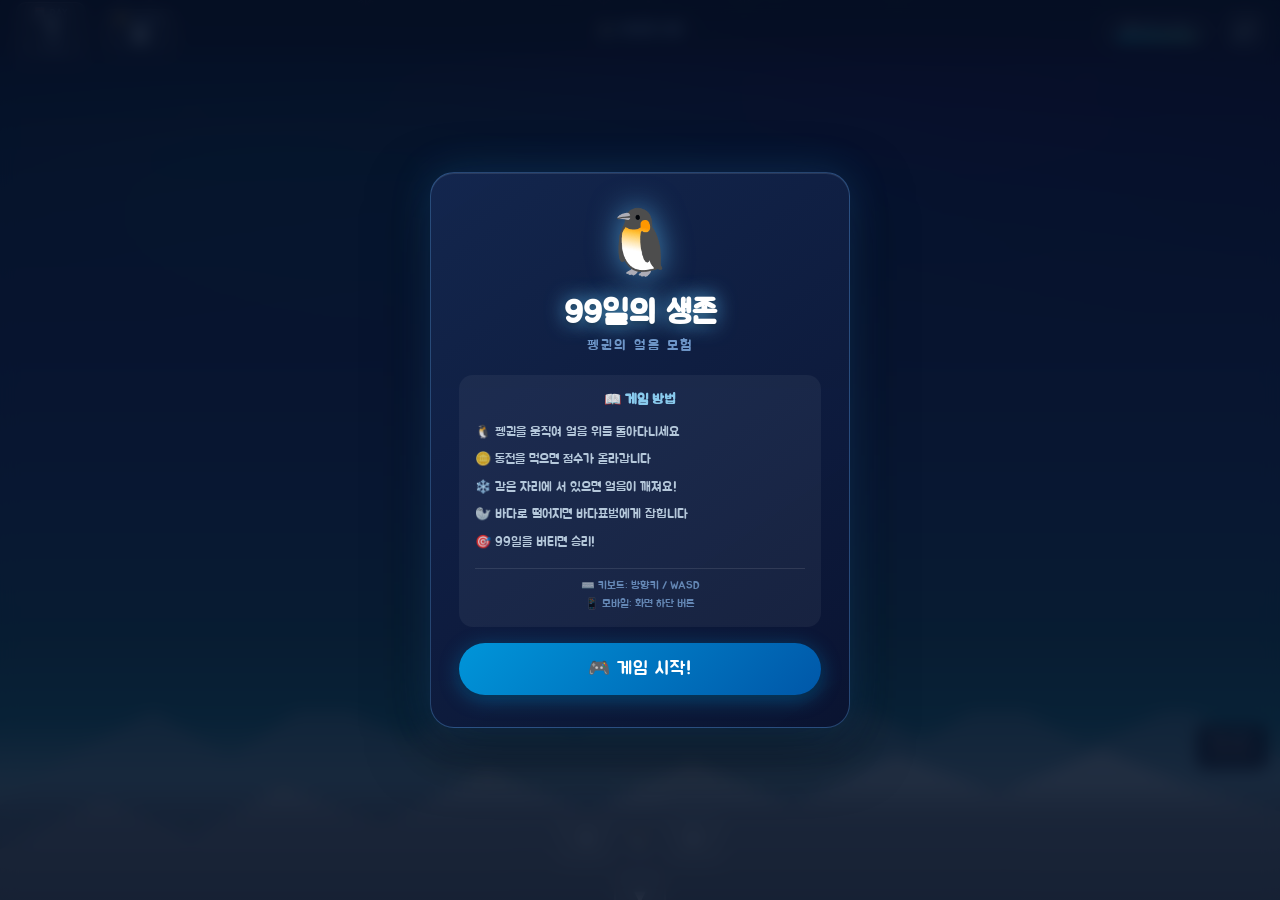
==== 99day/index.html @ 67283bd6 "Add files via upload" ====
<!DOCTYPE html>
<html lang="ko">
<head>
    <meta charset="UTF-8">
    <meta name="viewport" content="width=device-width, initial-scale=1.0, user-scalable=no">
    <title>🐧 99일의 생존 - 펭귄의 얼음 모험</title>
    <link rel="stylesheet" href="css/style.css">
</head>
<body>
    <!-- 배경 레이어 -->
    <div id="bg-container">
        <div id="sky"></div>
        <div id="aurora"></div>
        <div id="mountains"></div>
        <div id="snowfall-container"></div>
    </div>

    <!-- 게임 UI 오버레이 -->
    <div id="hud">
        <div id="hud-left">
            <div id="day-display">
                <span class="hud-label">🗓️ DAY</span>
                <span id="day-count">1</span>
                <span class="hud-sub">/ 99</span>
            </div>
            <div id="score-display">
                <span class="hud-label">🪙 SCORE</span>
                <span id="score-count">0</span>
            </div>
        </div>
        <div id="hud-center">
            <div id="title-small">🐧 99일의 생존</div>
        </div>
        <div id="hud-right">
            <div id="timer-display">
                <span class="hud-label">⏱️ NEXT DAY</span>
                <div id="timer-bar-bg">
                    <div id="timer-bar"></div>
                </div>
            </div>
            <button id="sound-btn" onclick="toggleSound()">🔊</button>
        </div>
    </div>

    <!-- 메인 게임 캔버스 영역 -->
    <div id="game-wrapper">
        <canvas id="gameCanvas"></canvas>
    </div>

    <!-- 모바일 컨트롤 -->
    <div id="mobile-controls">
        <div id="dpad">
            <button class="dpad-btn" id="btn-up" data-dir="up">▲</button>
            <div class="dpad-row">
                <button class="dpad-btn" id="btn-left" data-dir="left">◀</button>
                <div class="dpad-center">🐧</div>
                <button class="dpad-btn" id="btn-right" data-dir="right">▶</button>
            </div>
            <button class="dpad-btn" id="btn-down" data-dir="down">▼</button>
        </div>
    </div>

    <!-- 얼음 위험도 / 바다표범 카운터 -->
    <div id="ice-speed-indicator">
        <div id="seal-count-display">🦭 <span id="seal-count">0</span>마리</div>
        <div style="font-size:9px; color:rgba(255,180,180,0.7); margin-top:1px;">얼음 위험도</div>
        <div id="ice-speed-bar-bg"><div id="ice-speed-bar" style="width:0%"></div></div>
    </div>

    <!-- 시작 화면 -->
    <div id="start-screen" class="screen-overlay">
        <div class="screen-content">
            <div class="game-logo">
                <div class="logo-penguin">🐧</div>
                <h1 class="game-title">99일의 생존</h1>
                <p class="game-subtitle">펭귄의 얼음 모험</p>
            </div>
            <div class="instructions">
                <h3>📖 게임 방법</h3>
                <ul>
                    <li>🐧 펭귄을 움직여 얼음 위를 돌아다니세요</li>
                    <li>🪙 동전을 먹으면 점수가 올라갑니다</li>
                    <li>❄️ 같은 자리에 서 있으면 얼음이 깨져요!</li>
                    <li>🦭 바다로 떨어지면 바다표범에게 잡힙니다</li>
                    <li>🎯 99일을 버티면 승리!</li>
                </ul>
                <div class="controls-info">
                    <span>⌨️ 키보드: 방향키 / WASD</span>
                    <span>📱 모바일: 화면 하단 버튼</span>
                </div>
            </div>
            <button id="start-btn" onclick="startGame()">🎮 게임 시작!</button>
        </div>
    </div>

    <!-- 게임 오버 화면 -->
    <div id="gameover-screen" class="screen-overlay" style="display:none;">
        <div class="screen-content gameover-content">
            <div id="gameover-animation">
                <div id="angel-penguin">😇</div>
                <div id="heaven-rays"></div>
            </div>
            <h2 id="gameover-title">게임 오버</h2>
            <p id="gameover-message">바다표범에게 잡혔습니다...</p>
            <div id="final-stats">
                <div class="stat-item">
                    <span class="stat-icon">🗓️</span>
                    <span class="stat-label">생존 일수</span>
                    <span id="final-days" class="stat-value">0</span>
                </div>
                <div class="stat-item">
                    <span class="stat-icon">🪙</span>
                    <span class="stat-label">최종 점수</span>
                    <span id="final-score" class="stat-value">0</span>
                </div>
            </div>
            <button id="restart-btn" onclick="restartGame()">🔄 다시 시작</button>
        </div>
    </div>

    <!-- 승리 화면 -->
    <div id="win-screen" class="screen-overlay" style="display:none;">
        <div class="screen-content win-content">
            <div id="win-animation">
                <div id="celebrate-penguin">🐧</div>
                <div id="confetti-container"></div>
            </div>
            <h2 id="win-title">🎉 99일 생존 성공! 🎉</h2>
            <p id="win-message">펭귄이 극지방의 겨울을 버텨냈습니다!</p>
            <div id="final-stats-win">
                <div class="stat-item">
                    <span class="stat-icon">🪙</span>
                    <span class="stat-label">최종 점수</span>
                    <span id="win-score" class="stat-value">0</span>
                </div>
            </div>
            <button id="win-restart-btn" onclick="restartGame()">🔄 다시 시작</button>
        </div>
    </div>

    <script src="js/sound.js"></script>
    <script src="js/game.js"></script>
    <script src="js/draw_characters.js"></script>
</body>
</html>
---- 99day/css/style.css ----
/* ============================================
   99일의 생존 - 펭귄의 얼음 모험
   CSS Styles
   ============================================ */

@import url('https://fonts.googleapis.com/css2?family=Jua&family=Noto+Sans+KR:wght@400;700&display=swap');

/* ---- Reset & Base ---- */
*, *::before, *::after {
    margin: 0;
    padding: 0;
    box-sizing: border-box;
    -webkit-tap-highlight-color: transparent;
}

html, body {
    width: 100%;
    height: 100%;
    overflow: hidden;
    font-family: 'Jua', 'Noto Sans KR', sans-serif;
    background: #0a1628;
    user-select: none;
    touch-action: manipulation;
}

/* ============================================
   BACKGROUND LAYERS
   ============================================ */
#bg-container {
    position: fixed;
    inset: 0;
    z-index: 0;
    overflow: hidden;
}

/* Sky gradient */
#sky {
    position: absolute;
    inset: 0;
    background: linear-gradient(
        180deg,
        #0d0c2b 0%,
        #0f2460 20%,
        #1a3a7c 40%,
        #1e4d8c 55%,
        #1a6b8a 70%,
        #1e8fa8 80%,
        #c8e8f5 92%,
        #e8f4fb 100%
    );
}

/* Aurora effect */
#aurora {
    position: absolute;
    top: 0;
    left: 0;
    width: 100%;
    height: 60%;
    background:
        radial-gradient(ellipse 80% 50% at 20% 30%, rgba(0,255,150,0.12) 0%, transparent 70%),
        radial-gradient(ellipse 60% 40% at 70% 20%, rgba(100,0,255,0.10) 0%, transparent 70%),
        radial-gradient(ellipse 70% 45% at 50% 40%, rgba(0,200,255,0.08) 0%, transparent 70%);
    animation: auroraMove 8s ease-in-out infinite alternate;
    pointer-events: none;
}

@keyframes auroraMove {
    0% { transform: scaleX(1) scaleY(1); opacity: 0.8; }
    50% { transform: scaleX(1.1) scaleY(0.95); opacity: 1; }
    100% { transform: scaleX(0.95) scaleY(1.05); opacity: 0.7; }
}

/* Stars */
#sky::before {
    content: '';
    position: absolute;
    inset: 0;
    height: 50%;
    background-image:
        radial-gradient(1px 1px at 10% 8%, #fff 0%, transparent 100%),
        radial-gradient(1px 1px at 25% 15%, #fff 0%, transparent 100%),
        radial-gradient(1.5px 1.5px at 40% 5%, #fff 0%, transparent 100%),
        radial-gradient(1px 1px at 55% 12%, #fff 0%, transparent 100%),
        radial-gradient(1px 1px at 70% 7%, #fff 0%, transparent 100%),
        radial-gradient(1.5px 1.5px at 85% 18%, #fff 0%, transparent 100%),
        radial-gradient(1px 1px at 15% 25%, rgba(255,255,255,0.8) 0%, transparent 100%),
        radial-gradient(1px 1px at 35% 20%, rgba(255,255,255,0.7) 0%, transparent 100%),
        radial-gradient(1px 1px at 60% 22%, rgba(255,255,255,0.9) 0%, transparent 100%),
        radial-gradient(1px 1px at 80% 10%, rgba(255,255,255,0.6) 0%, transparent 100%),
        radial-gradient(1px 1px at 92% 28%, rgba(255,255,255,0.8) 0%, transparent 100%),
        radial-gradient(1px 1px at 5% 35%, rgba(255,255,255,0.5) 0%, transparent 100%),
        radial-gradient(1.5px 1.5px at 48% 30%, rgba(255,255,255,0.7) 0%, transparent 100%);
    animation: starTwinkle 3s ease-in-out infinite alternate;
}

@keyframes starTwinkle {
    0% { opacity: 0.7; }
    100% { opacity: 1; }
}

/* Mountain silhouettes */
#mountains {
    position: absolute;
    bottom: 0;
    left: 0;
    width: 100%;
    height: 35%;
    pointer-events: none;
}

#mountains::before {
    content: '';
    position: absolute;
    bottom: 0;
    left: 0;
    width: 100%;
    height: 100%;
    background:
        /* Far mountains */
        linear-gradient(transparent 40%, rgba(140,185,210,0.5) 40%);
    clip-path: polygon(
        0% 100%, 0% 70%,
        5% 55%, 12% 40%, 18% 55%,
        25% 35%, 32% 50%, 38% 30%,
        45% 48%, 52% 28%, 58% 45%,
        65% 32%, 72% 50%, 78% 35%,
        85% 52%, 92% 38%, 100% 55%,
        100% 100%
    );
}

#mountains::after {
    content: '';
    position: absolute;
    bottom: 0;
    left: 0;
    width: 100%;
    height: 80%;
    background: linear-gradient(180deg, rgba(200,230,245,0.6) 0%, rgba(220,240,250,0.9) 100%);
    clip-path: polygon(
        0% 100%, 0% 80%,
        8% 60%, 15% 75%, 22% 55%,
        30% 70%, 38% 48%, 46% 65%,
        54% 45%, 62% 62%, 70% 42%,
        78% 58%, 86% 40%, 93% 55%,
        100% 65%, 100% 100%
    );
}

/* Snowfall */
#snowfall-container {
    position: absolute;
    inset: 0;
    pointer-events: none;
    overflow: hidden;
}

.snowflake {
    position: absolute;
    top: -10px;
    color: white;
    font-size: 12px;
    opacity: 0.7;
    animation: snowFall linear infinite;
    pointer-events: none;
}

@keyframes snowFall {
    0% { transform: translateY(-10px) rotate(0deg); opacity: 0.8; }
    100% { transform: translateY(110vh) rotate(360deg); opacity: 0.2; }
}

/* ============================================
   HUD (Heads Up Display)
   ============================================ */
#hud {
    position: fixed;
    top: 0;
    left: 0;
    width: 100%;
    height: 60px;
    display: flex;
    align-items: center;
    justify-content: space-between;
    padding: 0 16px;
    z-index: 100;
    background: linear-gradient(180deg, rgba(10,22,40,0.85) 0%, rgba(10,22,40,0.4) 80%, transparent 100%);
    backdrop-filter: blur(4px);
    pointer-events: none;
}

#hud-left, #hud-right {
    display: flex;
    gap: 16px;
    align-items: center;
}

#hud-right {
    pointer-events: all;
}

#day-display, #score-display, #timer-display {
    display: flex;
    flex-direction: column;
    align-items: center;
    background: rgba(255,255,255,0.08);
    border: 1px solid rgba(255,255,255,0.15);
    border-radius: 10px;
    padding: 4px 12px;
    min-width: 70px;
}

.hud-label {
    font-size: 9px;
    color: rgba(180,220,255,0.8);
    letter-spacing: 1px;
    text-transform: uppercase;
}

#day-count, #score-count {
    font-size: 22px;
    font-weight: bold;
    color: #fff;
    line-height: 1;
    text-shadow: 0 0 10px rgba(100,200,255,0.8);
}

.hud-sub {
    font-size: 11px;
    color: rgba(180,220,255,0.6);
}

#hud-center {
    text-align: center;
}

#title-small {
    font-size: 14px;
    color: rgba(200,230,255,0.7);
    text-shadow: 0 0 8px rgba(100,200,255,0.5);
    white-space: nowrap;
}

/* Timer bar */
#timer-bar-bg {
    width: 80px;
    height: 6px;
    background: rgba(255,255,255,0.15);
    border-radius: 3px;
    overflow: hidden;
    margin-top: 2px;
}

#timer-bar {
    height: 100%;
    width: 100%;
    background: linear-gradient(90deg, #00e5ff, #69f0ae);
    border-radius: 3px;
    transition: width 0.1s linear;
    box-shadow: 0 0 6px rgba(0,229,255,0.6);
}

#timer-bar.warning {
    background: linear-gradient(90deg, #ff6b35, #ffd700);
    box-shadow: 0 0 6px rgba(255,107,53,0.8);
}

/* Sound button */
#sound-btn {
    background: rgba(255,255,255,0.1);
    border: 1px solid rgba(255,255,255,0.2);
    border-radius: 8px;
    color: white;
    font-size: 18px;
    width: 38px;
    height: 38px;
    cursor: pointer;
    display: flex;
    align-items: center;
    justify-content: center;
    pointer-events: all;
    transition: all 0.2s;
}

#sound-btn:hover {
    background: rgba(255,255,255,0.2);
}

/* ============================================
   GAME CANVAS WRAPPER
   ============================================ */
#game-wrapper {
    position: fixed;
    inset: 60px 0 120px 0;
    display: flex;
    align-items: center;
    justify-content: center;
    z-index: 10;
}

#gameCanvas {
    display: block;
    image-rendering: pixelated;
    image-rendering: crisp-edges;
    cursor: default;
}

/* ============================================
   MOBILE D-PAD CONTROLS
   ============================================ */
#mobile-controls {
    position: fixed;
    bottom: 0;
    left: 0;
    width: 100%;
    height: 120px;
    display: flex;
    align-items: center;
    justify-content: center;
    z-index: 100;
    background: linear-gradient(0deg, rgba(10,22,40,0.9) 0%, rgba(10,22,40,0.6) 70%, transparent 100%);
    pointer-events: none;
}

#dpad {
    display: flex;
    flex-direction: column;
    align-items: center;
    gap: 4px;
    pointer-events: all;
}

.dpad-row {
    display: flex;
    align-items: center;
    gap: 4px;
}

.dpad-btn {
    width: 52px;
    height: 52px;
    background: rgba(255,255,255,0.12);
    border: 2px solid rgba(255,255,255,0.25);
    border-radius: 12px;
    color: white;
    font-size: 20px;
    cursor: pointer;
    display: flex;
    align-items: center;
    justify-content: center;
    transition: all 0.1s;
    pointer-events: all;
    -webkit-touch-callout: none;
    -webkit-user-select: none;
    touch-action: manipulation;
}

.dpad-btn:active, .dpad-btn.pressed {
    background: rgba(100,200,255,0.35);
    border-color: rgba(100,200,255,0.7);
    transform: scale(0.92);
    box-shadow: 0 0 12px rgba(100,200,255,0.4);
}

.dpad-center {
    width: 52px;
    height: 52px;
    display: flex;
    align-items: center;
    justify-content: center;
    font-size: 24px;
    opacity: 0.7;
}

/* ============================================
   SCREEN OVERLAYS (Start / Game Over / Win)
   ============================================ */
.screen-overlay {
    position: fixed;
    inset: 0;
    display: flex;
    align-items: center;
    justify-content: center;
    z-index: 200;
    background: rgba(5, 15, 35, 0.85);
    backdrop-filter: blur(8px);
    animation: fadeIn 0.4s ease;
}

@keyframes fadeIn {
    from { opacity: 0; }
    to { opacity: 1; }
}

.screen-content {
    background: linear-gradient(145deg, rgba(20,40,80,0.95), rgba(10,20,50,0.98));
    border: 1px solid rgba(100,180,255,0.3);
    border-radius: 24px;
    padding: 32px 28px;
    max-width: 420px;
    width: 90%;
    text-align: center;
    box-shadow:
        0 0 40px rgba(50,150,255,0.2),
        0 20px 60px rgba(0,0,0,0.5),
        inset 0 1px 0 rgba(255,255,255,0.1);
    animation: slideUp 0.4s ease;
    max-height: 90vh;
    overflow-y: auto;
}

@keyframes slideUp {
    from { transform: translateY(30px); opacity: 0; }
    to { transform: translateY(0); opacity: 1; }
}

/* Game Logo */
.game-logo {
    margin-bottom: 20px;
}

.logo-penguin {
    font-size: 64px;
    animation: penguinBob 1.5s ease-in-out infinite alternate;
    display: inline-block;
    filter: drop-shadow(0 0 15px rgba(100,200,255,0.6));
}

@keyframes penguinBob {
    0% { transform: translateY(0) rotate(-5deg); }
    100% { transform: translateY(-8px) rotate(5deg); }
}

.game-title {
    font-size: 32px;
    color: #fff;
    text-shadow: 0 0 20px rgba(100,200,255,0.8), 0 2px 4px rgba(0,0,0,0.5);
    margin: 8px 0 4px;
}

.game-subtitle {
    font-size: 14px;
    color: rgba(150,200,255,0.7);
    letter-spacing: 2px;
}

/* Instructions */
.instructions {
    background: rgba(255,255,255,0.05);
    border-radius: 14px;
    padding: 16px;
    margin: 16px 0;
    text-align: left;
}

.instructions h3 {
    color: rgba(150,220,255,0.9);
    font-size: 14px;
    margin-bottom: 10px;
    text-align: center;
}

.instructions ul {
    list-style: none;
    padding: 0;
}

.instructions li {
    color: rgba(220,240,255,0.8);
    font-size: 13px;
    padding: 4px 0;
    line-height: 1.5;
}

.controls-info {
    display: flex;
    flex-direction: column;
    gap: 4px;
    margin-top: 12px;
    padding-top: 10px;
    border-top: 1px solid rgba(255,255,255,0.1);
    font-size: 11px;
    color: rgba(150,200,255,0.6);
    text-align: center;
}

/* Buttons */
#start-btn, #restart-btn, #win-restart-btn {
    background: linear-gradient(135deg, #0095d9, #0057a8);
    border: none;
    border-radius: 50px;
    color: white;
    font-family: 'Jua', sans-serif;
    font-size: 18px;
    padding: 14px 40px;
    cursor: pointer;
    transition: all 0.3s;
    box-shadow: 0 4px 20px rgba(0,149,217,0.4), 0 2px 4px rgba(0,0,0,0.3);
    width: 100%;
    letter-spacing: 1px;
}

#start-btn:hover, #restart-btn:hover, #win-restart-btn:hover {
    background: linear-gradient(135deg, #00b4f5, #0070cc);
    transform: translateY(-2px);
    box-shadow: 0 8px 30px rgba(0,180,245,0.5);
}

#start-btn:active, #restart-btn:active, #win-restart-btn:active {
    transform: translateY(0);
}

/* Game Over Screen */
.gameover-content h2 {
    font-size: 28px;
    color: #ff6b6b;
    text-shadow: 0 0 15px rgba(255,100,100,0.5);
    margin: 10px 0;
}

.gameover-content p {
    color: rgba(220,200,200,0.8);
    font-size: 14px;
    margin-bottom: 16px;
}

/* Win Screen */
.win-content h2 {
    font-size: 26px;
    color: #ffd700;
    text-shadow: 0 0 20px rgba(255,215,0,0.6);
    margin: 10px 0;
}

.win-content p {
    color: rgba(220,240,200,0.9);
    font-size: 14px;
    margin-bottom: 16px;
}

/* Stats */
#final-stats, #final-stats-win {
    display: flex;
    justify-content: center;
    gap: 24px;
    margin: 16px 0;
}

.stat-item {
    display: flex;
    flex-direction: column;
    align-items: center;
    background: rgba(255,255,255,0.06);
    border-radius: 12px;
    padding: 10px 18px;
    gap: 4px;
}

.stat-icon { font-size: 20px; }
.stat-label { font-size: 11px; color: rgba(180,210,255,0.7); }
.stat-value { font-size: 26px; color: #fff; font-weight: bold; }

/* Angel Penguin Animation */
#gameover-animation {
    position: relative;
    height: 80px;
    display: flex;
    align-items: center;
    justify-content: center;
}

#angel-penguin {
    font-size: 50px;
    animation: floatUp 2s ease-in-out infinite;
    filter: drop-shadow(0 0 10px rgba(255,255,200,0.6));
}

#heaven-rays {
    position: absolute;
    inset: 0;
    background: radial-gradient(ellipse at center, rgba(255,255,200,0.15) 0%, transparent 70%);
    animation: rayPulse 2s ease-in-out infinite;
}

@keyframes floatUp {
    0%, 100% { transform: translateY(0); }
    50% { transform: translateY(-10px); }
}

@keyframes rayPulse {
    0%, 100% { opacity: 0.5; transform: scale(1); }
    50% { opacity: 1; transform: scale(1.1); }
}

/* Win Animation */
#win-animation {
    position: relative;
    height: 80px;
    display: flex;
    align-items: center;
    justify-content: center;
}

#celebrate-penguin {
    font-size: 50px;
    animation: celebrate 0.5s ease-in-out infinite alternate;
    filter: drop-shadow(0 0 12px rgba(255,215,0,0.7));
}

@keyframes celebrate {
    0% { transform: rotate(-10deg) scale(1); }
    100% { transform: rotate(10deg) scale(1.1); }
}

#confetti-container {
    position: absolute;
    inset: -20px;
    pointer-events: none;
}

.confetti {
    position: absolute;
    font-size: 14px;
    animation: confettiFall 1.5s ease-in infinite;
}

@keyframes confettiFall {
    0% { transform: translateY(-20px) rotate(0deg); opacity: 1; }
    100% { transform: translateY(80px) rotate(360deg); opacity: 0; }
}

/* ============================================
   RESPONSIVE - Mobile Adjustments
   ============================================ */
@media (max-width: 480px) {
    #hud {
        height: 52px;
        padding: 0 8px;
    }

    #day-count, #score-count {
        font-size: 18px;
    }

    .hud-label {
        font-size: 8px;
    }

    #title-small {
        font-size: 12px;
    }

    #game-wrapper {
        inset: 52px 0 130px 0;
    }

    .dpad-btn {
        width: 48px;
        height: 48px;
        font-size: 18px;
    }

    .screen-content {
        padding: 24px 20px;
    }

    .game-title {
        font-size: 26px;
    }

    .logo-penguin {
        font-size: 52px;
    }
}

@media (min-width: 768px) {
    #mobile-controls {
        opacity: 0.5;
        transition: opacity 0.3s;
    }
    #mobile-controls:hover {
        opacity: 1;
    }
}

/* ============================================
   FLOATING PARTICLES (decorative)
   ============================================ */
.ice-particle {
    position: fixed;
    pointer-events: none;
    border-radius: 2px;
    background: rgba(200,240,255,0.6);
    animation: particleFly linear forwards;
    z-index: 15;
}

@keyframes particleFly {
    0% { transform: translate(0, 0) rotate(0deg); opacity: 1; }
    100% { transform: translate(var(--tx), var(--ty)) rotate(var(--r)); opacity: 0; }
}

/* ============================================
   SEAL WARNING POPUP
   ============================================ */
.seal-warning {
    position: fixed;
    top: 80px;
    left: 50%;
    transform: translateX(-50%);
    background: linear-gradient(135deg, rgba(180, 20, 20, 0.92), rgba(100, 10, 10, 0.95));
    border: 2px solid rgba(255, 100, 100, 0.7);
    border-radius: 50px;
    color: #fff;
    font-family: 'Jua', sans-serif;
    font-size: 16px;
    padding: 10px 28px;
    z-index: 300;
    box-shadow: 0 0 25px rgba(255, 50, 50, 0.5), 0 4px 16px rgba(0,0,0,0.4);
    white-space: nowrap;
    animation: sealWarnIn 0.35s cubic-bezier(0.34, 1.56, 0.64, 1) both;
    text-shadow: 0 0 10px rgba(255,150,150,0.6);
    pointer-events: none;
}

.seal-warning.fade-out {
    animation: sealWarnOut 0.5s ease forwards;
}

@keyframes sealWarnIn {
    from { opacity: 0; transform: translateX(-50%) scale(0.5) translateY(-20px); }
    to   { opacity: 1; transform: translateX(-50%) scale(1) translateY(0); }
}

@keyframes sealWarnOut {
    from { opacity: 1; transform: translateX(-50%) scale(1); }
    to   { opacity: 0; transform: translateX(-50%) scale(0.8) translateY(-15px); }
}

/* 얼음 속도 위험도 표시 */
#ice-speed-indicator {
    position: fixed;
    bottom: 130px;
    right: 12px;
    background: rgba(10, 22, 40, 0.75);
    border: 1px solid rgba(255,255,255,0.12);
    border-radius: 10px;
    padding: 5px 10px;
    color: rgba(200, 230, 255, 0.8);
    font-family: 'Jua', sans-serif;
    font-size: 11px;
    z-index: 100;
    pointer-events: none;
    text-align: center;
    min-width: 72px;
}

#ice-speed-bar-bg {
    width: 100%;
    height: 5px;
    background: rgba(255,255,255,0.12);
    border-radius: 3px;
    overflow: hidden;
    margin-top: 3px;
}

#ice-speed-bar {
    height: 100%;
    border-radius: 3px;
    background: linear-gradient(90deg, #00e5ff, #69f0ae);
    transition: width 0.5s ease, background 0.5s ease;
}

@media (max-width: 480px) {
    .seal-warning {
        font-size: 13px;
        padding: 8px 20px;
        top: 62px;
    }
    #ice-speed-indicator {
        bottom: 140px;
        font-size: 10px;
    }
}
.screen-content::-webkit-scrollbar {
    width: 4px;
}
.screen-content::-webkit-scrollbar-track {
    background: rgba(255,255,255,0.05);
    border-radius: 2px;
}
.screen-content::-webkit-scrollbar-thumb {
    background: rgba(100,180,255,0.3);
    border-radius: 2px;
}
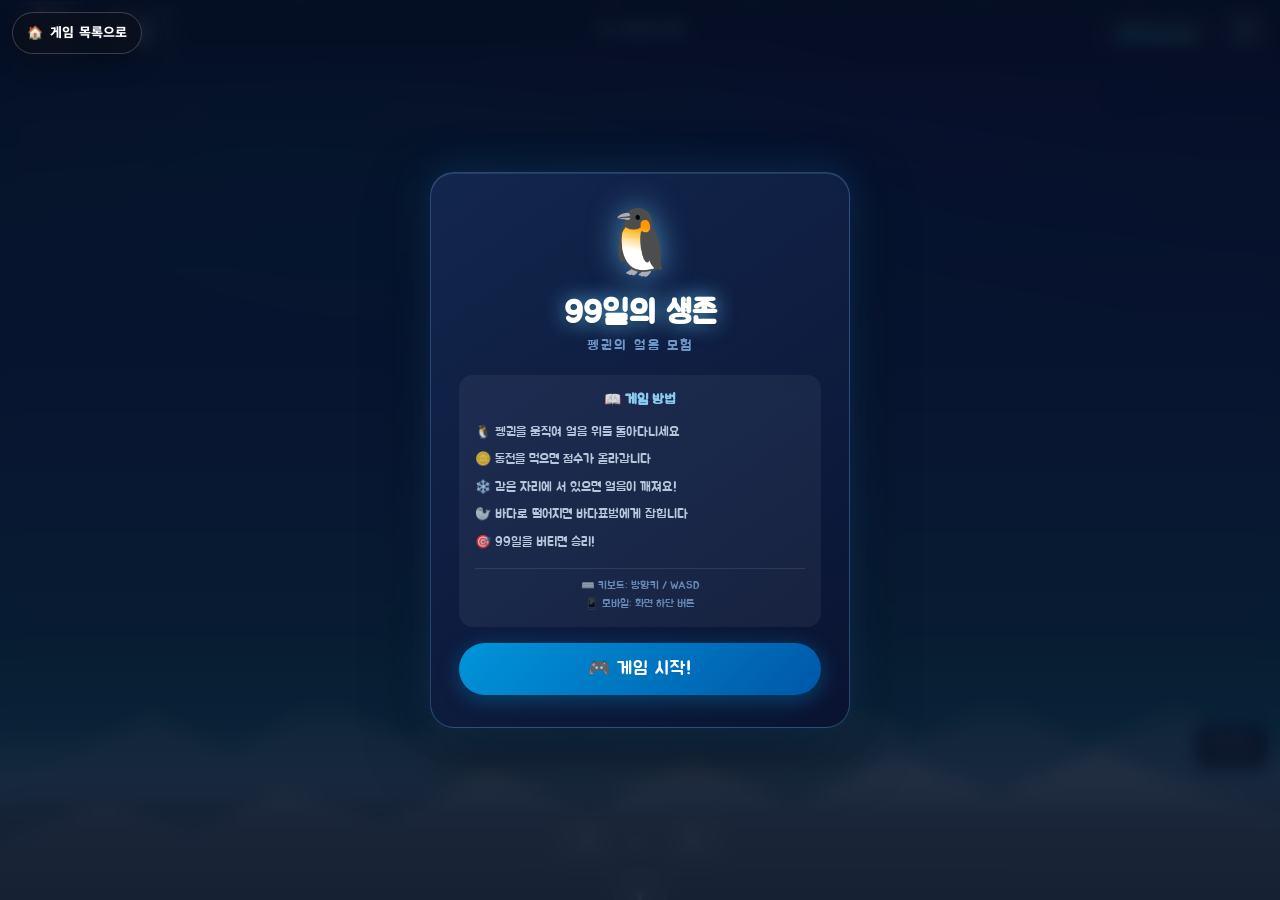
==== commit c920c646: "게임 전체 개선" ====
--- a/99day/index.html
+++ b/99day/index.html
@@ -2,11 +2,13 @@
 <html lang="ko">
 <head>
     <meta charset="UTF-8">
-    <meta name="viewport" content="width=device-width, initial-scale=1.0, user-scalable=no">
+    <meta name="viewport" content="width=device-width, initial-scale=1.0">
     <title>🐧 99일의 생존 - 펭귄의 얼음 모험</title>
     <link rel="stylesheet" href="css/style.css">
+    <link rel="stylesheet" href="../shared/game-shell.css">
+    <script defer src="../shared/game-shell.js"></script>
 </head>
-<body>
+<body data-home-href="../index.html">
     <!-- 배경 레이어 -->
     <div id="bg-container">
         <div id="sky"></div>
@@ -38,7 +40,7 @@
                     <div id="timer-bar"></div>
                 </div>
             </div>
-            <button id="sound-btn" onclick="toggleSound()">🔊</button>
+            <button id="sound-btn" onclick="toggleSound()" aria-label="소리 끄기" aria-pressed="false">🔊</button>
         </div>
     </div>
 
--- a/shared/game-shell.css
+++ b/shared/game-shell.css
@@ -0,0 +1,125 @@
+:root {
+  --game-shell-surface: rgba(10, 15, 28, 0.88);
+  --game-shell-border: rgba(255, 255, 255, 0.2);
+  --game-shell-text: #ffffff;
+  --game-shell-accent: #8b7cff;
+}
+
+.game-home-link {
+  position: fixed;
+  top: max(12px, env(safe-area-inset-top));
+  left: max(12px, env(safe-area-inset-left));
+  z-index: 2147483647;
+  display: inline-flex;
+  align-items: center;
+  gap: 7px;
+  min-height: 42px;
+  padding: 9px 14px;
+  border: 1px solid var(--game-shell-border);
+  border-radius: 999px;
+  background: var(--game-shell-surface);
+  box-shadow: 0 8px 24px rgba(0, 0, 0, 0.28);
+  color: var(--game-shell-text);
+  font: 800 13px/1.2 system-ui, -apple-system, "Noto Sans KR", sans-serif;
+  text-decoration: none;
+  -webkit-backdrop-filter: blur(10px);
+  backdrop-filter: blur(10px);
+}
+
+.game-home-link:hover {
+  border-color: rgba(255, 255, 255, 0.42);
+  background: rgba(35, 42, 70, 0.94);
+}
+
+.game-sound-toggle {
+  position: fixed;
+  top: max(12px, env(safe-area-inset-top));
+  right: max(12px, env(safe-area-inset-right));
+  z-index: 2147483647;
+  min-width: 42px;
+  min-height: 42px;
+  padding: 8px 11px;
+  border: 1px solid var(--game-shell-border);
+  border-radius: 999px;
+  background: var(--game-shell-surface);
+  box-shadow: 0 8px 24px rgba(0, 0, 0, 0.28);
+  color: var(--game-shell-text);
+  font-size: 18px;
+  cursor: pointer;
+  -webkit-backdrop-filter: blur(10px);
+  backdrop-filter: blur(10px);
+}
+
+.game-home-link:focus-visible,
+.game-sound-toggle:focus-visible,
+.mobile-game-control:focus-visible,
+button:focus-visible,
+[role="button"]:focus-visible,
+a:focus-visible {
+  outline: 3px solid #ffd166;
+  outline-offset: 3px;
+}
+
+.mobile-game-controls {
+  position: fixed;
+  right: max(14px, env(safe-area-inset-right));
+  bottom: max(14px, env(safe-area-inset-bottom));
+  z-index: 2147483646;
+  display: none;
+  grid-template-columns: repeat(3, 58px);
+  grid-template-rows: repeat(2, 58px);
+  gap: 8px;
+  touch-action: none;
+  user-select: none;
+  -webkit-user-select: none;
+}
+
+.mobile-game-control {
+  min-width: 58px;
+  min-height: 58px;
+  padding: 0;
+  border: 1px solid var(--game-shell-border);
+  border-radius: 18px;
+  background: var(--game-shell-surface);
+  box-shadow: 0 8px 20px rgba(0, 0, 0, 0.28);
+  color: var(--game-shell-text);
+  font: 900 22px/1 system-ui, sans-serif;
+  touch-action: none;
+  -webkit-tap-highlight-color: transparent;
+}
+
+.mobile-game-control[data-key="ArrowUp"] { grid-column: 2; grid-row: 1; }
+.mobile-game-control[data-key="ArrowLeft"] { grid-column: 1; grid-row: 2; }
+.mobile-game-control[data-key="ArrowDown"] { grid-column: 2; grid-row: 2; }
+.mobile-game-control[data-key="ArrowRight"] { grid-column: 3; grid-row: 2; }
+.mobile-game-control[data-key=" "] {
+  grid-column: 3;
+  grid-row: 1;
+  border-color: rgba(255, 209, 102, 0.7);
+  background: rgba(124, 92, 252, 0.94);
+  font-size: 13px;
+}
+
+.mobile-game-control.is-pressed {
+  transform: scale(0.94);
+  background: var(--game-shell-accent);
+}
+
+@media (hover: none), (pointer: coarse), (max-width: 760px) {
+  .mobile-game-controls { display: grid; }
+  .game-home-link {
+    min-height: 40px;
+    padding: 8px 12px;
+  }
+}
+
+@media (max-width: 480px) {
+  .game-home-link .game-home-label { display: none; }
+  .game-home-link { width: 42px; justify-content: center; padding: 8px; }
+}
+
+@media (prefers-reduced-motion: reduce) {
+  .game-home-link,
+  .game-sound-toggle,
+  .mobile-game-control { transition: none !important; }
+}
